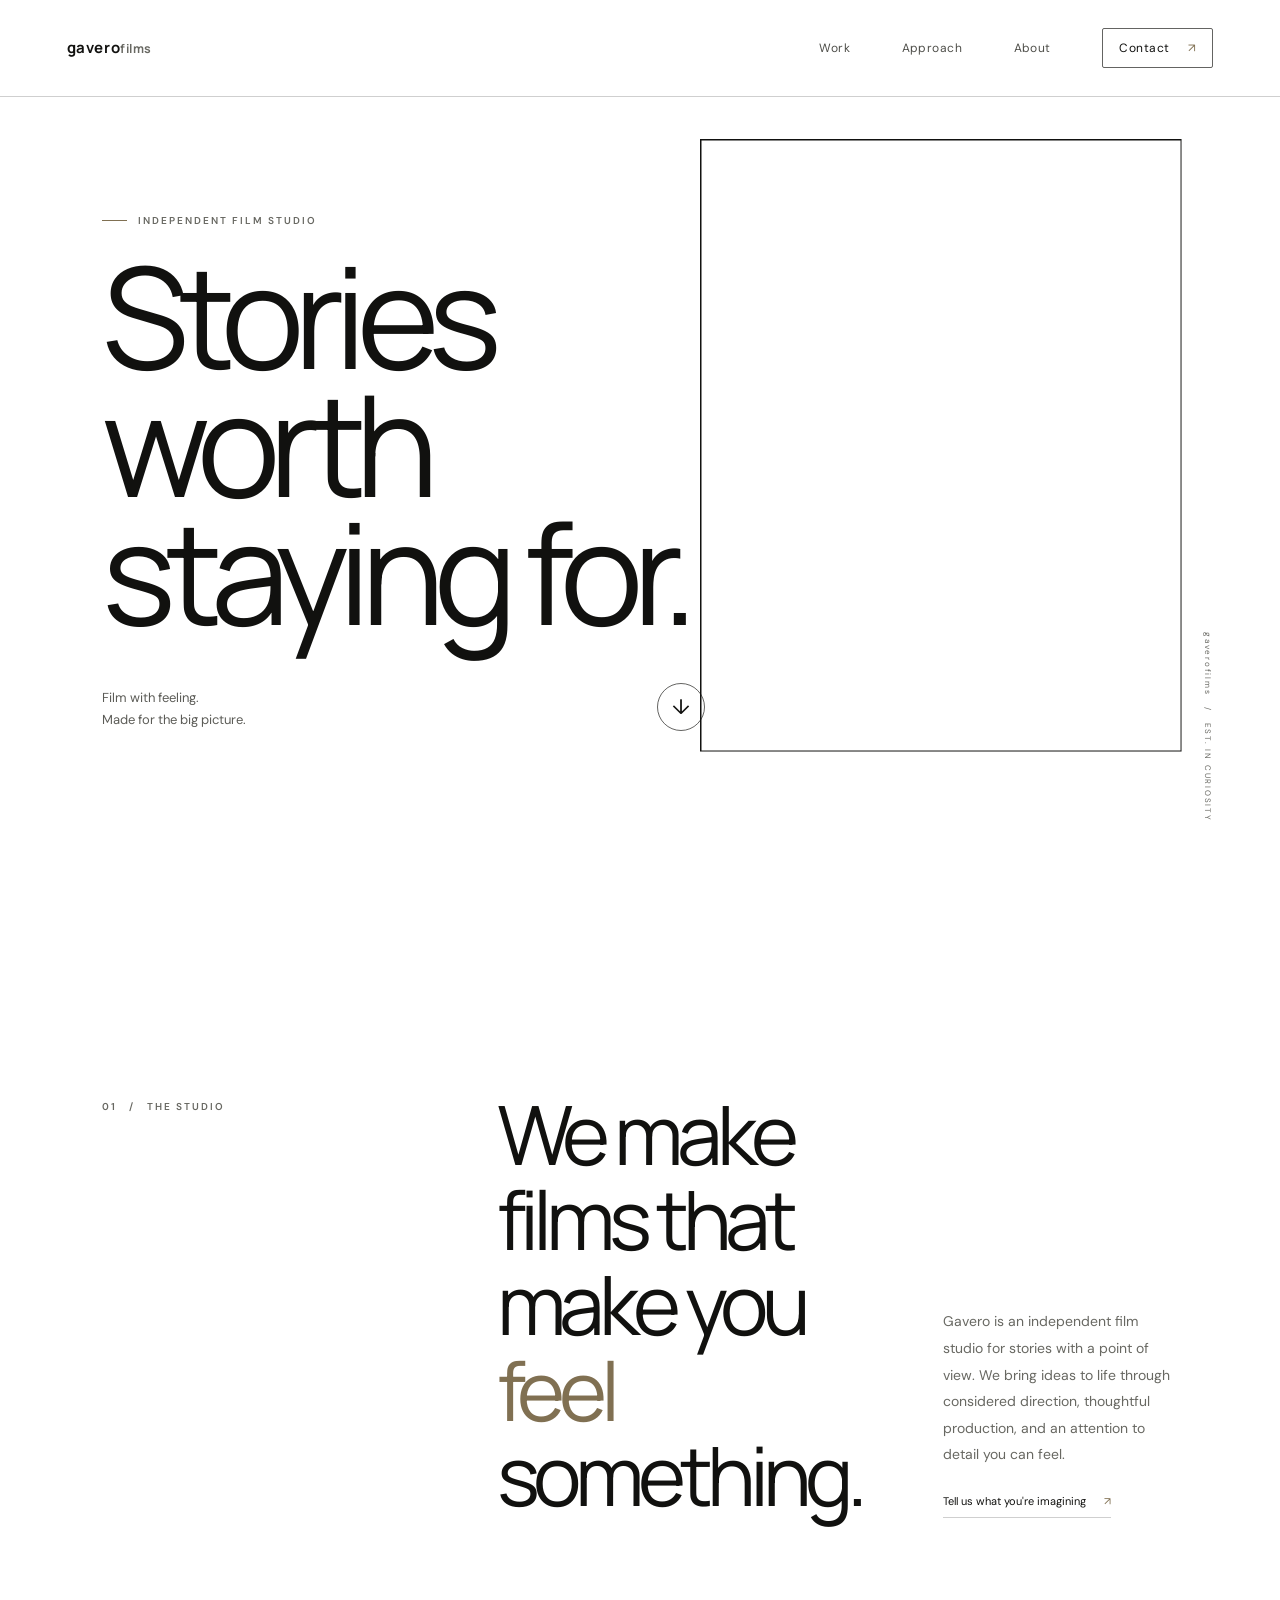
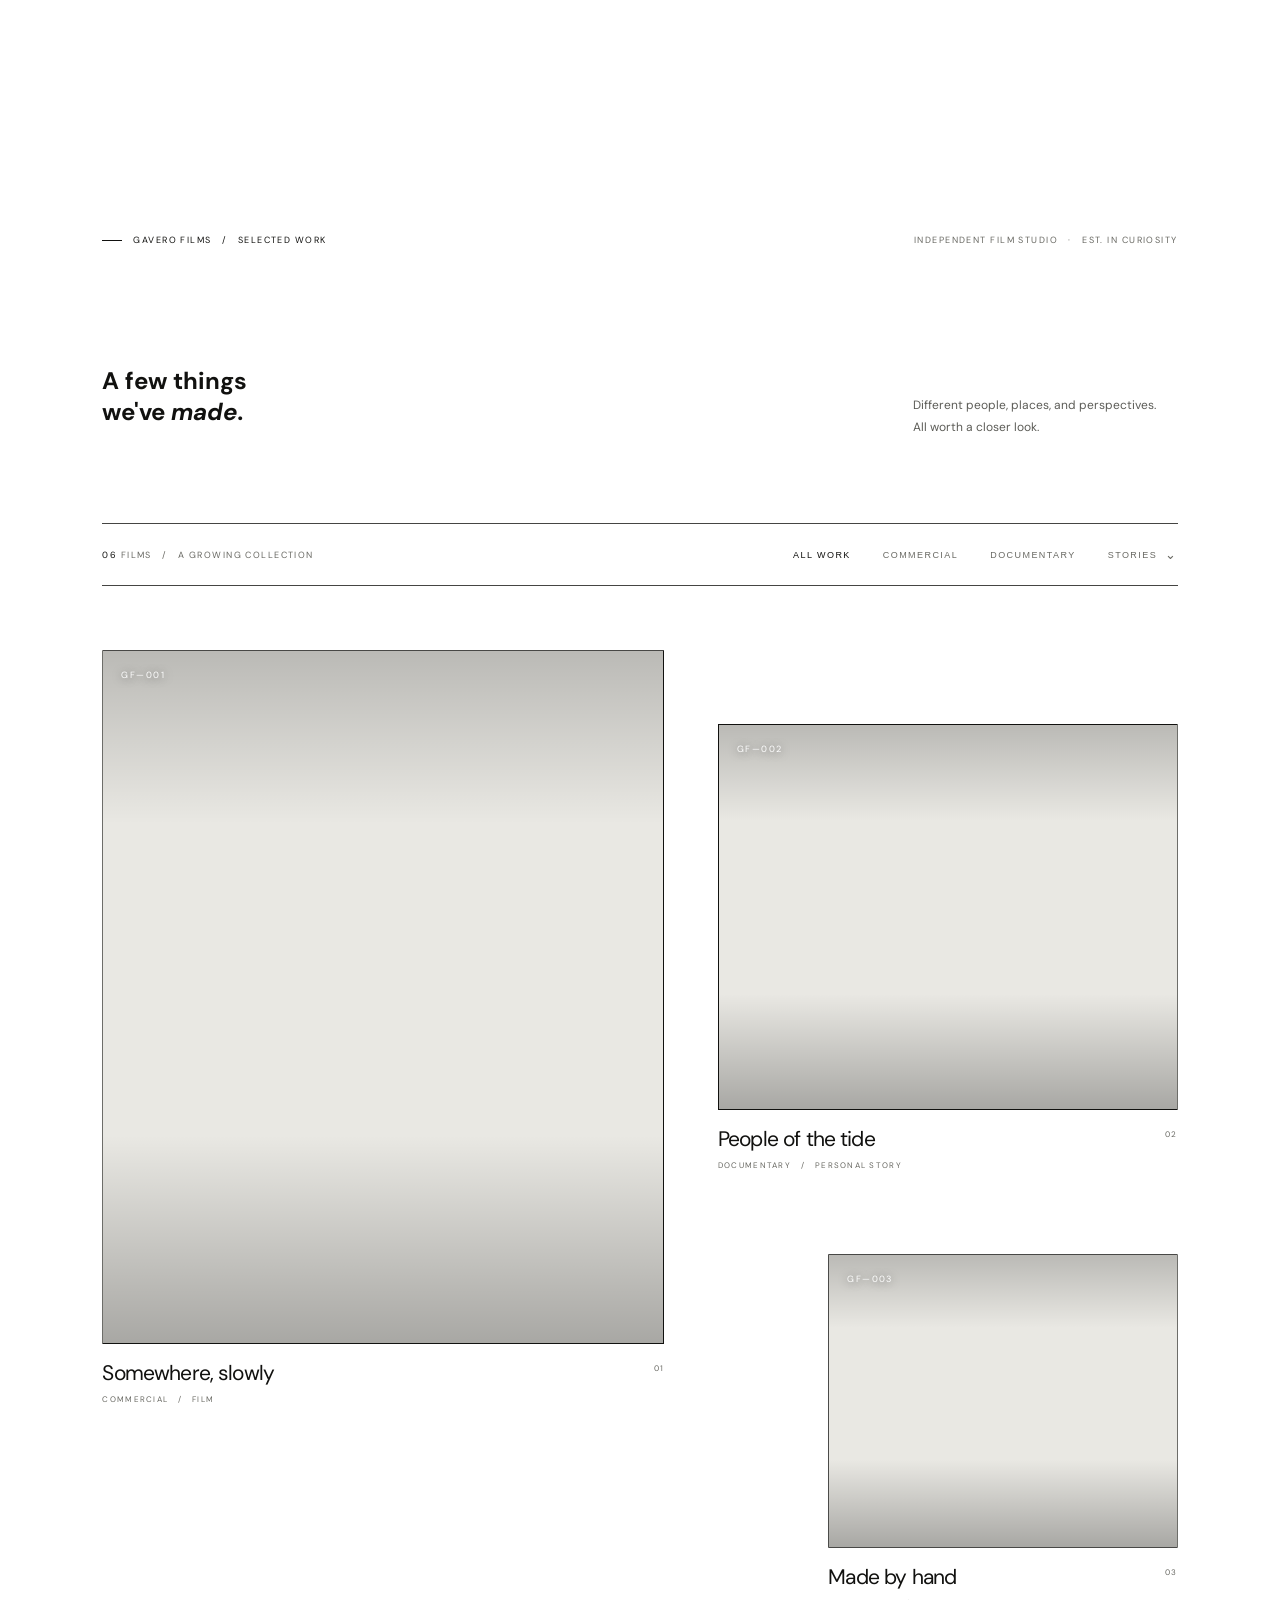
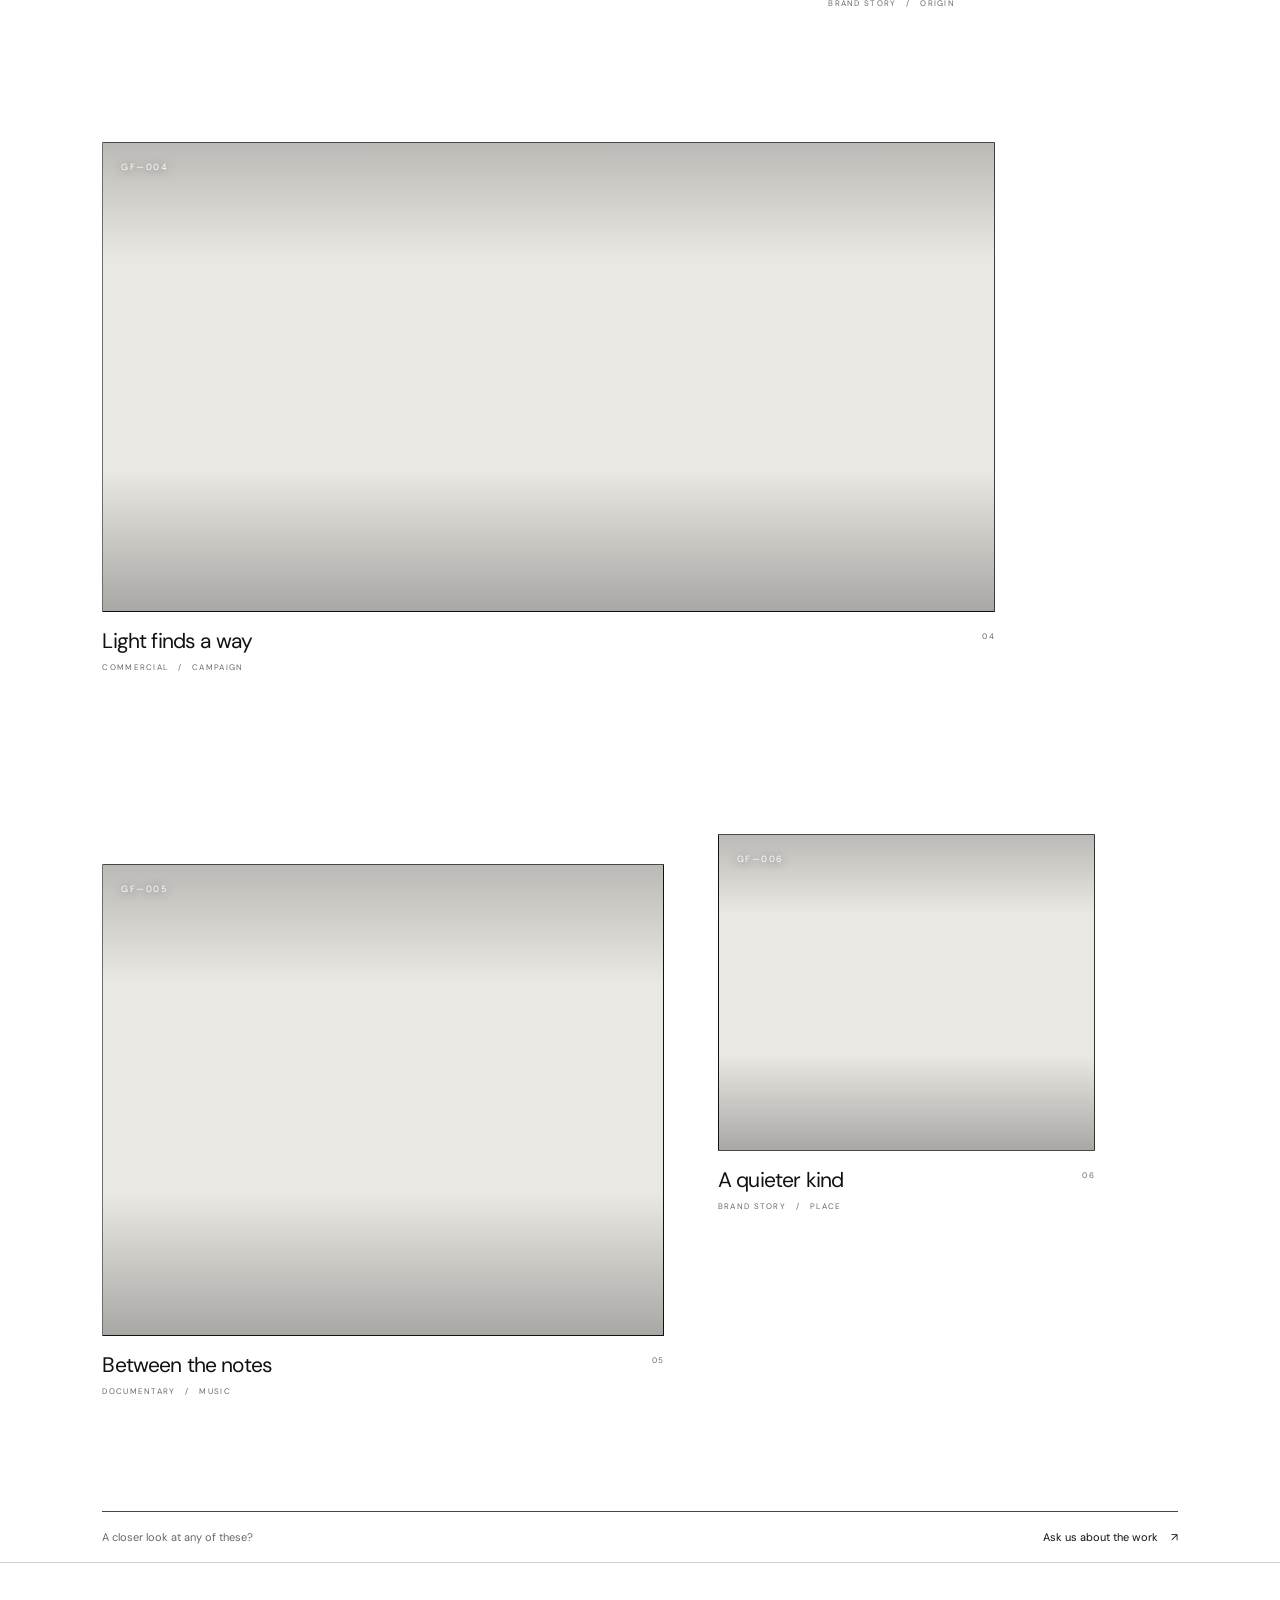
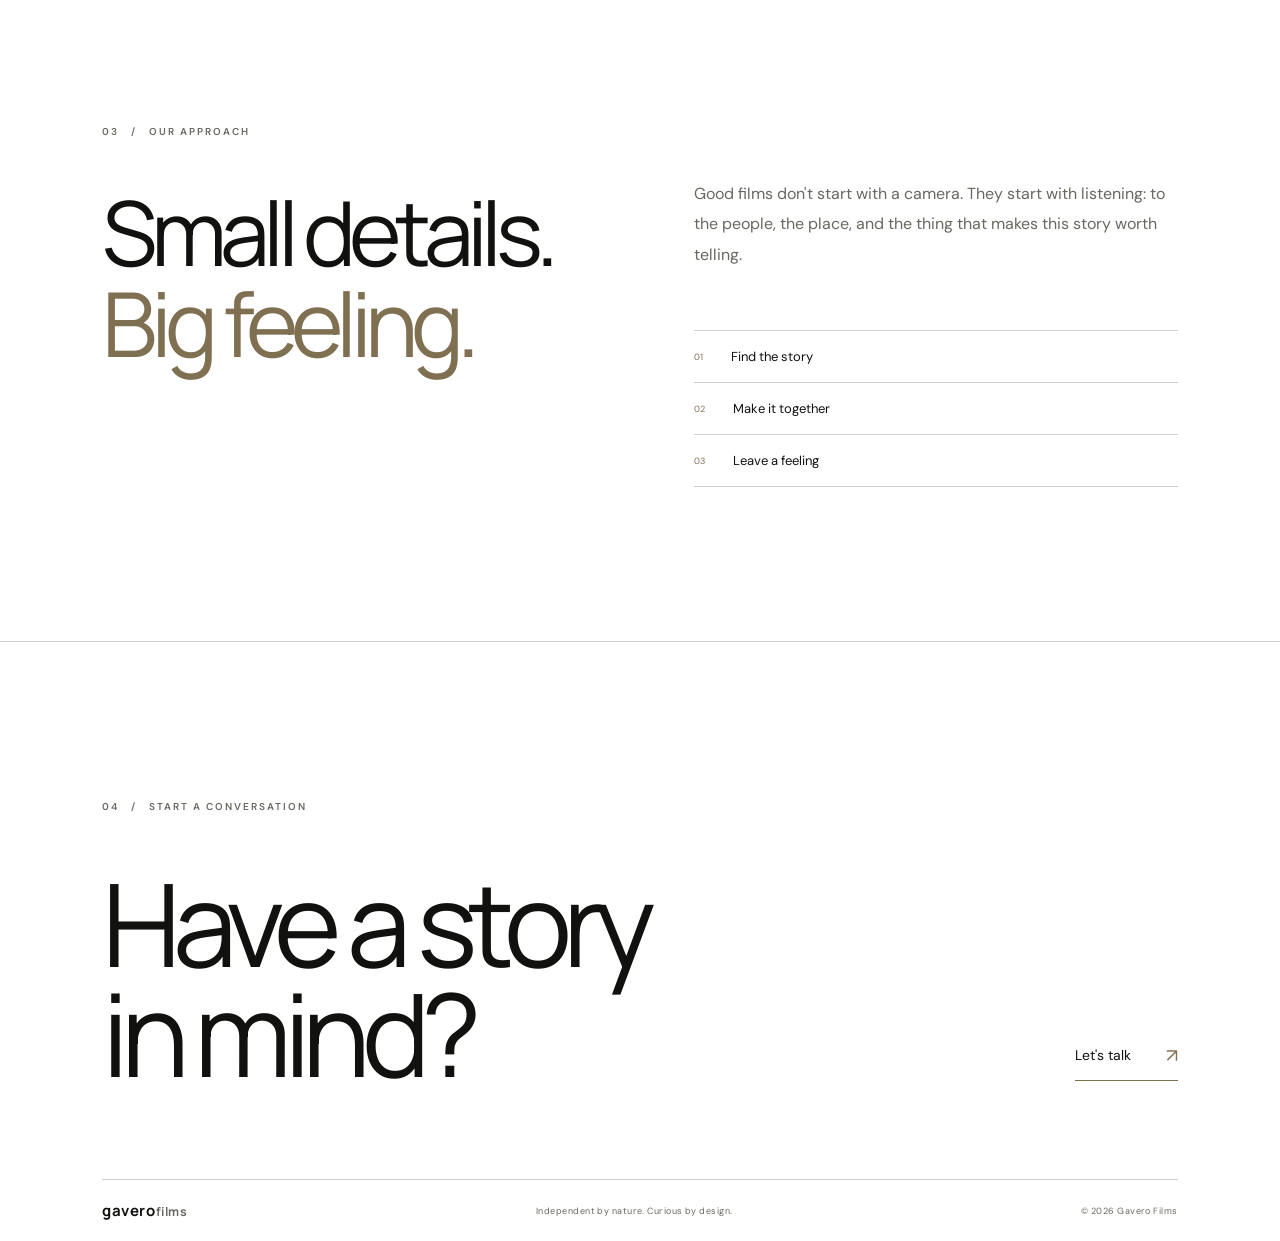
==== index.html @ 0beafe87 "Add Gavero Films website Co-authored-by: Copilot App <223556219+Copilot@users.noreply.github.com>" ====
<!DOCTYPE html>
<html lang="en">
  <head>
    <meta charset="UTF-8" />
    <meta name="viewport" content="width=device-width, initial-scale=1.0" />
    <meta
      name="description"
      content="Gavero Films is an independent film studio creating considered visual stories for brands and culture."
    />
    <meta name="theme-color" content="#ffffff" />
    <title>Gavero Films — Stories worth staying for</title>
    <link rel="preconnect" href="https://fonts.googleapis.com" />
    <link rel="preconnect" href="https://fonts.gstatic.com" crossorigin />
    <link
      href="https://fonts.googleapis.com/css2?family=DM+Sans:wght@400;500;600&family=Manrope:wght@400;500;600;700&display=swap"
      rel="stylesheet"
    />
    <link rel="stylesheet" href="styles.css" />
    <link rel="stylesheet" href="work.css" />
  </head>
  <body>
    <header class="site-header">
      <a class="wordmark" href="#top" aria-label="gaverofilms home">gavero<span>films</span></a>

      <button class="nav-toggle" aria-label="Open menu" aria-expanded="false" aria-controls="site-nav">
        <span></span>
        <span></span>
      </button>

      <nav class="site-nav" id="site-nav" aria-label="Main navigation">
        <a href="#collection">Work</a>
        <a href="#approach">Approach</a>
        <a href="#about">About</a>
        <a class="nav-contact" href="#contact">Contact <span aria-hidden="true">↗</span></a>
      </nav>
    </header>

    <main id="top">
      <section class="hero" aria-labelledby="hero-title">
        <div class="hero-image" role="img" aria-label="A solitary figure walking through a sunlit landscape"></div>
        <div class="hero-shade"></div>
        <div class="hero-content">
          <p class="kicker"><span></span> Independent film studio</p>
          <h1 id="hero-title">Stories worth<br />staying for.</h1>
          <div class="hero-bottom">
            <p>Film with feeling.<br />Made for the big picture.</p>
            <a class="round-link" href="#collection" aria-label="Explore selected work">↓</a>
          </div>
        </div>
        <span class="hero-caption">gaverofilms &nbsp; / &nbsp; EST. IN CURIOSITY</span>
      </section>

      <section class="intro section-wrap" id="about">
        <p class="section-label">01 &nbsp; / &nbsp; The studio</p>
        <div class="intro-copy">
          <h2>We make films that make you <em>feel</em> something.</h2>
          <div class="intro-aside">
            <p>
              Gavero is an independent film studio for stories with a point of view. We bring ideas to life
              through considered direction, thoughtful production, and an attention to detail you can feel.
            </p>
            <a class="text-link" href="mailto:hello@gaverofilms.com">Tell us what you're imagining <span>↗</span></a>
          </div>
        </div>
      </section>

      <div class="work-page homepage-collection" id="collection">
        <section class="work-intro" aria-labelledby="collection-title">
          <div class="work-intro-top">
            <p class="work-eyebrow"><span></span> gavero films &nbsp; / &nbsp; Selected work</p>
            <p class="work-index">INDEPENDENT FILM STUDIO &nbsp; · &nbsp; EST. IN CURIOSITY</p>
          </div>
          <div class="work-title-row">
            <h2 id="collection-title">A few things<br />we've <em>made.</em></h2>
            <p class="work-deck">Different people, places, and perspectives.<br />All worth a closer look.</p>
          </div>
          <div class="work-toolbar">
            <p class="work-count"><span id="visible-count">06</span> FILMS &nbsp; / &nbsp; A GROWING COLLECTION</p>
            <div class="work-filters" role="group" aria-label="Filter work by type">
              <button class="filter-button is-active" type="button" data-filter="all" aria-pressed="true">All work</button>
              <button class="filter-button" type="button" data-filter="commercial" aria-pressed="false">Commercial</button>
              <button class="filter-button" type="button" data-filter="documentary" aria-pressed="false">Documentary</button>
              <div class="filter-dropdown">
                <button class="filter-button filter-dropdown-toggle" type="button" data-filter="stories" aria-haspopup="true" aria-expanded="false" aria-controls="stories-menu" aria-pressed="false">
                  Stories <span class="dropdown-caret" aria-hidden="true">⌄</span>
                </button>
                <div class="filter-dropdown-menu" id="stories-menu" role="group" aria-label="Filter story projects">
                  <button class="filter-button" type="button" data-filter="brand" aria-pressed="false">Brand Stories</button>
                  <button class="filter-button" type="button" data-filter="origin" aria-pressed="false">Origin Stories</button>
                  <button class="filter-button" type="button" data-filter="person" aria-pressed="false">Personal Stories</button>
                </div>
              </div>
            </div>
          </div>
        </section>

        <section class="portfolio" aria-label="Selected film projects">
          <div class="portfolio-grid">
            <article class="portfolio-card card-tall" data-category="commercial">
              <a class="portfolio-link" href="mailto:hello@gaverofilms.com?subject=Tell%20me%20about%20your%20work">
                <div class="portfolio-image image-coast" role="img" aria-label="Mountain road winding into the distance at golden hour">
                  <span class="image-counter">GF—001</span><span class="image-open" aria-hidden="true">↗</span>
                </div>
                <div class="portfolio-meta"><div><h2>Somewhere, slowly</h2><p>COMMERCIAL &nbsp; / &nbsp; FILM</p></div><span class="meta-year">01</span></div>
              </a>
            </article>
            <article class="portfolio-card card-offset" data-category="documentary person">
              <a class="portfolio-link" href="mailto:hello@gaverofilms.com?subject=Tell%20me%20about%20your%20work">
                <div class="portfolio-image image-portrait" role="img" aria-label="A candid portrait in soft, natural light">
                  <span class="image-counter">GF—002</span><span class="image-open" aria-hidden="true">↗</span>
                </div>
                <div class="portfolio-meta"><div><h2>People of the tide</h2><p>DOCUMENTARY &nbsp; / &nbsp; PERSONAL STORY</p></div><span class="meta-year">02</span></div>
              </a>
            </article>
            <article class="portfolio-card card-offset-small" data-category="brand origin">
              <a class="portfolio-link" href="mailto:hello@gaverofilms.com?subject=Tell%20me%20about%20your%20work">
                <div class="portfolio-image image-studio" role="img" aria-label="A cinematographer at work behind a film camera">
                  <span class="image-counter">GF—003</span><span class="image-open" aria-hidden="true">↗</span>
                </div>
                <div class="portfolio-meta"><div><h2>Made by hand</h2><p>BRAND STORY &nbsp; / &nbsp; ORIGIN</p></div><span class="meta-year">03</span></div>
              </a>
            </article>
            <article class="portfolio-card card-wide" data-category="commercial">
              <a class="portfolio-link" href="mailto:hello@gaverofilms.com?subject=Tell%20me%20about%20your%20work">
                <div class="portfolio-image image-landscape" role="img" aria-label="The last light falling across an open landscape">
                  <span class="image-counter">GF—004</span><span class="image-open" aria-hidden="true">↗</span>
                </div>
                <div class="portfolio-meta"><div><h2>Light finds a way</h2><p>COMMERCIAL &nbsp; / &nbsp; CAMPAIGN</p></div><span class="meta-year">04</span></div>
              </a>
            </article>
            <article class="portfolio-card card-offset" data-category="documentary">
              <a class="portfolio-link" href="mailto:hello@gaverofilms.com?subject=Tell%20me%20about%20your%20work">
                <div class="portfolio-image image-music" role="img" aria-label="A musician performing on a dimly lit stage">
                  <span class="image-counter">GF—005</span><span class="image-open" aria-hidden="true">↗</span>
                </div>
                <div class="portfolio-meta"><div><h2>Between the notes</h2><p>DOCUMENTARY &nbsp; / &nbsp; MUSIC</p></div><span class="meta-year">05</span></div>
              </a>
            </article>
            <article class="portfolio-card card-last" data-category="brand">
              <a class="portfolio-link" href="mailto:hello@gaverofilms.com?subject=Tell%20me%20about%20your%20work">
                <div class="portfolio-image image-water" role="img" aria-label="Quiet turquoise water on an empty coastline">
                  <span class="image-counter">GF—006</span><span class="image-open" aria-hidden="true">↗</span>
                </div>
                <div class="portfolio-meta"><div><h2>A quieter kind</h2><p>BRAND STORY &nbsp; / &nbsp; PLACE</p></div><span class="meta-year">06</span></div>
              </a>
            </article>
          </div>
          <p class="portfolio-note">A closer look at any of these? <a href="mailto:hello@gaverofilms.com">Ask us about the work <span aria-hidden="true">↗</span></a></p>
        </section>
      </div>

      <section class="approach" id="approach">
        <div class="section-wrap approach-grid">
          <div>
            <p class="section-label">03 &nbsp; / &nbsp; Our approach</p>
            <h2>Small details.<br /><em>Big feeling.</em></h2>
          </div>
          <div class="approach-copy">
            <p>
              Good films don't start with a camera. They start with listening: to the people, the place,
              and the thing that makes this story worth telling.
            </p>
            <div class="approach-steps">
              <div><span>01</span><p>Find the story</p></div>
              <div><span>02</span><p>Make it together</p></div>
              <div><span>03</span><p>Leave a feeling</p></div>
            </div>
          </div>
        </div>
      </section>

      <footer class="footer section-wrap" id="contact">
        <p class="section-label">04 &nbsp; / &nbsp; Start a conversation</p>
        <div class="footer-main">
          <h2>Have a story<br />in mind?</h2>
          <a class="contact-link" href="mailto:hello@gaverofilms.com">Let's talk <span>↗</span></a>
        </div>
        <div class="footer-bottom">
          <a class="wordmark" href="#top">gavero<span>films</span></a>
          <p>Independent by nature. Curious by design.</p>
          <span>© <span id="year"></span> Gavero Films</span>
        </div>
      </footer>
    </main>

    <script src="script.js"></script>
    <script src="work.js"></script>
  </body>
</html>
---- styles.css ----
:root {
  color-scheme: light;
  --ink: #fff;
  --paper: #11110f;
  --muted: #686862;
  --line: rgba(17, 17, 15, 0.2);
  --accent: #807052;
}

* {
  box-sizing: border-box;
}

html {
  scroll-behavior: smooth;
  scroll-padding-top: 90px;
}

body {
  margin: 0;
  background: #fff;
  color: var(--paper);
  font-family: "DM Sans", sans-serif;
  -webkit-font-smoothing: antialiased;
}

a {
  color: inherit;
  text-decoration: none;
}

.site-header {
  position: absolute;
  z-index: 5;
  inset: 0 0 auto;
  display: flex;
  align-items: center;
  justify-content: space-between;
  padding: 28px 5.2%;
  border-bottom: 1px solid rgba(17, 17, 15, 0.2);
  color: #11110f;
}

.wordmark {
  display: inline-flex;
  align-items: baseline;
  gap: 0;
  font: 700 15px/1 "Manrope", sans-serif;
  letter-spacing: 0.04em;
  text-transform: none;
  font-variant-caps: normal;
}

.wordmark span {
  color: #686862;
  font-size: 0.82em;
  letter-spacing: 0.04em;
  text-transform: none;
  font-variant-caps: normal;
}

.site-nav {
  display: flex;
  align-items: center;
  gap: clamp(24px, 4vw, 62px);
  font-size: 12px;
  letter-spacing: 0.04em;
}

.site-nav a:not(.nav-contact) {
  color: #4e4e49;
  transition: color 180ms ease;
}

.site-nav a:not(.nav-contact):hover {
  color: #11110f;
}

.nav-contact {
  padding: 11px 16px;
  border: 1px solid rgba(17, 17, 15, 0.65);
  border-radius: 2px;
}

.nav-contact span {
  margin-left: 15px;
  color: var(--accent);
}

.nav-toggle {
  display: none;
}

.hero {
  position: relative;
  display: flex;
  min-height: max(690px, 100svh);
  align-items: center;
  overflow: hidden;
  padding: 140px 8% 95px;
  background: #fff;
  color: #11110f;
}

.hero-image,
.hero-shade {
  position: absolute;
  inset: 0;
}

.hero-image {
  inset: 16% 8% 17% 55%;
  border: 1px solid #11110f;
  background: url("https://images.unsplash.com/photo-1470252649378-9c29740c9fa8?auto=format&fit=crop&w=2200&q=85") center 48% / cover;
  transform: scale(1.005) translate3d(0, var(--hero-drift, 0px), 0);
  animation: reveal 1.2s ease-out both;
}

.hero-shade {
  display: none;
}

.hero-content {
  position: relative;
  z-index: 1;
  width: min(56%, 720px);
  margin: 0;
}

.kicker,
.section-label {
  color: var(--accent);
  font-size: 10px;
  font-weight: 600;
  letter-spacing: 0.2em;
  text-transform: uppercase;
}

.hero .kicker {
  color: #686862;
}

.kicker {
  display: flex;
  align-items: center;
  gap: 11px;
  margin: 0 0 24px;
}

.kicker span {
  width: 25px;
  height: 1px;
  background: var(--accent);
}

.hero h1,
.intro h2,
.approach h2,
.footer h2 {
  margin: 0;
  font-family: "Manrope", sans-serif;
  font-weight: 400;
  letter-spacing: -0.075em;
}

.hero h1 {
  max-width: 900px;
  font-size: clamp(68px, 11vw, 154px);
  line-height: 0.91;
}

.hero-bottom {
  display: flex;
  align-items: flex-end;
  justify-content: space-between;
  max-width: 900px;
  margin-top: 48px;
}

.hero-bottom p {
  margin: 0;
  color: #5c5c57;
  font-size: 13px;
  line-height: 1.7;
}

.round-link {
  display: grid;
  width: 48px;
  height: 48px;
  place-items: center;
  border: 1px solid rgba(17, 17, 15, 0.65);
  border-radius: 50%;
  font-size: 21px;
  transition: color 180ms ease, background 180ms ease;
}

.round-link:hover {
  color: #fff;
  background: #11110f;
}

.hero-caption {
  position: absolute;
  right: 5.2%;
  bottom: 78px;
  color: #686862;
  font-size: 8px;
  letter-spacing: 0.22em;
  writing-mode: vertical-rl;
}

.section-wrap {
  width: min(1320px, 84%);
  margin-inline: auto;
}

.intro {
  display: grid;
  grid-template-columns: 1fr 2fr;
  gap: 5%;
  padding-block: clamp(100px, 15vw, 210px);
}

.section-label {
  margin: 8px 0 0;
  color: var(--muted);
}

.intro-copy {
  display: grid;
  grid-template-columns: 1.25fr 0.75fr;
  align-items: end;
  gap: 8%;
}

.intro h2 {
  max-width: 700px;
  font-size: clamp(42px, 6.4vw, 84px);
  line-height: 1.04;
}

.intro h2 em,
.approach h2 em {
  color: var(--accent);
  font-style: normal;
}

.intro-aside p,
.approach-copy > p {
  margin: 0;
  color: var(--muted);
  font-size: 14px;
  line-height: 1.9;
}

.text-link {
  display: inline-flex;
  align-items: center;
  gap: 18px;
  margin-top: 26px;
  padding-bottom: 9px;
  border-bottom: 1px solid var(--line);
  font-size: 11px;
}

.text-link span {
  color: var(--accent);
}

.work {
  padding-bottom: clamp(100px, 14vw, 180px);
}

.section-top {
  display: flex;
  align-items: center;
  justify-content: space-between;
  margin-bottom: 30px;
  padding-bottom: 17px;
  border-bottom: 1px solid var(--line);
}

.section-top .section-label {
  margin: 0;
}

.section-note,
.work-footnote {
  color: var(--muted);
  font-size: 11px;
}

.work-grid {
  display: grid;
  grid-template-columns: 1.25fr 0.75fr;
  column-gap: 24px;
  row-gap: 60px;
  align-items: start;
}

.work-card {
  min-width: 0;
}

.work-card-wide {
  grid-row: span 2;
}

.work-image {
  position: relative;
  min-height: 310px;
  overflow: hidden;
  background-color: #252620;
}

.work-card-wide .work-image {
  min-height: 650px;
}

.work-image::after {
  position: absolute;
  inset: 0;
  content: "";
  background: linear-gradient(180deg, transparent 62%, rgba(0, 0, 0, 0.2));
  transition: background 300ms ease;
}

.work-card:hover .work-image::after {
  background: rgba(0, 0, 0, 0.1);
}

.image-commercial {
  background-image: url("https://images.unsplash.com/photo-1500530855697-b586d89ba3ee?auto=format&fit=crop&w=1500&q=80");
  background-position: center;
  background-size: cover;
}

.image-documentary {
  background-image: url("https://images.unsplash.com/photo-1506794778202-cad84cf45f1d?auto=format&fit=crop&w=1100&q=80");
  background-position: center 38%;
  background-size: cover;
}

.image-branded {
  background-image: url("https://images.unsplash.com/photo-1485846234645-a62644f84728?auto=format&fit=crop&w=1100&q=80");
  background-position: center;
  background-size: cover;
}

.work-caption {
  display: flex;
  align-items: flex-start;
  justify-content: space-between;
  gap: 18px;
  padding-top: 17px;
}

.work-caption div {
  display: flex;
  align-items: baseline;
  gap: 14px;
}

.work-caption span {
  color: var(--accent);
  font-size: 9px;
}

.work-caption h3 {
  margin: 0;
  font-size: 17px;
  font-weight: 500;
}

.work-caption p {
  margin: 3px 0 0;
  color: var(--muted);
  font-size: 10px;
  text-align: right;
}

.work-footnote {
  margin: 34px 0 0;
  text-align: right;
}

.page-continuation {
  display: flex;
  min-height: 135px;
  align-items: center;
  justify-content: space-between;
  gap: 24px;
  margin-top: clamp(55px, 8vw, 100px);
  padding: 22px 0;
  border-top: 1px solid var(--line);
  border-bottom: 1px solid var(--line);
  transition: padding 220ms ease;
}

.page-continuation:hover,
.page-continuation:focus-visible {
  padding-inline: 12px;
}

.continuation-label {
  color: var(--muted);
  font-size: 9px;
  letter-spacing: 0.16em;
}

.continuation-title {
  display: inline-flex;
  align-items: center;
  gap: clamp(16px, 3vw, 36px);
  font-family: "Manrope", sans-serif;
  font-size: clamp(24px, 4.2vw, 52px);
  letter-spacing: -0.06em;
}

.continuation-title > span {
  display: grid;
  width: 40px;
  height: 40px;
  place-items: center;
  border: 1px solid rgba(17, 17, 15, 0.55);
  border-radius: 50%;
  font-family: "DM Sans", sans-serif;
  font-size: 17px;
  transition: color 180ms ease, background 180ms ease, transform 180ms ease;
}

.page-continuation:hover .continuation-title > span,
.page-continuation:focus-visible .continuation-title > span {
  transform: translateY(3px);
  background: #11110f;
  color: #fff;
}

.approach {
  padding-block: clamp(90px, 12vw, 155px);
  background: #fff;
  border-top: 1px solid var(--line);
  border-bottom: 1px solid var(--line);
}

.approach-grid {
  display: grid;
  grid-template-columns: 1fr 1fr;
  gap: 10%;
}

.approach h2 {
  margin-top: 48px;
  font-size: clamp(50px, 7vw, 92px);
  line-height: 1.02;
}

.approach-copy {
  padding-top: 62px;
}

.approach-copy > p {
  max-width: 490px;
  font-size: 16px;
}

.approach-steps {
  margin-top: 60px;
  border-top: 1px solid var(--line);
}

.approach-steps div {
  display: flex;
  align-items: center;
  gap: 28px;
  padding: 17px 0;
  border-bottom: 1px solid var(--line);
}

.approach-steps span {
  color: var(--accent);
  font-size: 9px;
}

.approach-steps p {
  margin: 0;
  font-size: 13px;
}

.footer {
  padding-top: clamp(85px, 12vw, 150px);
}

.footer-main {
  display: flex;
  align-items: flex-end;
  justify-content: space-between;
  gap: 40px;
  padding: 55px 0 90px;
  border-bottom: 1px solid var(--line);
}

.footer h2 {
  font-size: clamp(58px, 9vw, 122px);
  line-height: 0.96;
}

.contact-link {
  display: inline-flex;
  align-items: center;
  gap: 35px;
  margin-bottom: 8px;
  padding-bottom: 12px;
  border-bottom: 1px solid var(--accent);
  color: var(--paper);
  font-size: 14px;
}

.contact-link span {
  color: var(--accent);
  font-size: 19px;
}

.footer-bottom {
  display: flex;
  align-items: center;
  justify-content: space-between;
  gap: 20px;
  padding: 23px 0;
  color: var(--muted);
  font-size: 9px;
  letter-spacing: 0.05em;
}

.footer-bottom .wordmark {
  color: #11110f;
}

.footer-bottom p {
  margin: 0;
}

@keyframes reveal {
  from {
    opacity: 0.6;
    transform: scale(1.06);
  }
  to {
    opacity: 1;
    transform: scale(1.015);
  }
}

.has-scroll-effects [data-scroll-reveal] {
  opacity: 0;
  transform: translate3d(0, 24px, 0);
  transition:
    opacity 700ms cubic-bezier(0.2, 0.65, 0.3, 1),
    transform 700ms cubic-bezier(0.2, 0.65, 0.3, 1);
  transition-delay: var(--reveal-delay, 0ms);
}

.has-scroll-effects [data-scroll-reveal].is-visible {
  opacity: 1;
  transform: translate3d(0, 0, 0);
}

.has-scroll-effects .work-image {
  clip-path: inset(0 0 100% 0);
  transition: clip-path 900ms cubic-bezier(0.2, 0.65, 0.3, 1);
}

.has-scroll-effects .work-card.is-visible .work-image {
  clip-path: inset(0);
}

@media (max-width: 760px) {
  .site-header {
    padding: 22px 6%;
  }

  .nav-toggle {
    z-index: 7;
    display: grid;
    gap: 5px;
    width: 42px;
    height: 42px;
    place-content: center;
    border: 1px solid rgba(17, 17, 15, 0.65);
    border-radius: 50%;
    background: transparent;
  }

  .nav-toggle span {
    display: block;
    width: 15px;
    height: 1px;
    background: #11110f;
  }

  .site-nav {
    position: absolute;
    inset: 0;
    display: none;
    flex-direction: column;
    align-items: flex-start;
    justify-content: center;
    gap: 27px;
    padding: 80px 9%;
    background: #fff;
    font-size: 22px;
  }

  .site-nav a:not(.nav-contact) {
    color: #4e4e49;
  }

  .site-nav .nav-contact {
    color: #11110f;
    border-color: rgba(17, 17, 15, 0.65);
  }

  .site-nav .nav-contact span {
    color: #686862;
  }
  .site-nav.is-open {
    display: flex;
  }

  .nav-contact {
    margin-top: 10px;
    font-size: 14px;
  }

  .hero {
    min-height: 780px;
    min-height: 100svh;
    align-items: flex-end;
    padding: 130px 7% 70px;
  }

  .hero-image {
    inset: 20% 0 16% 25%;
    opacity: 0.55;
  }

  .hero-content {
    width: 100%;
    margin: 0;
  }

  .hero h1,
  .hero-bottom {
    position: relative;
    z-index: 1;
  }

  .hero h1 {
    max-width: 90%;
    text-shadow: 0 1px 16px rgba(255, 255, 255, 0.65);
  }

  .hero h1 {
    font-size: clamp(58px, 15vw, 110px);
  }

  .hero-caption {
    display: none;
  }

  .section-wrap {
    width: 86%;
  }

  .intro {
    grid-template-columns: 1fr;
    gap: 42px;
    padding-block: 95px;
  }

  .intro-copy {
    grid-template-columns: 1fr;
    gap: 28px;
  }

  .intro-aside {
    max-width: 410px;
    margin-left: auto;
  }

  .section-top {
    align-items: flex-start;
    gap: 20px;
  }

  .section-note {
    max-width: 160px;
    margin: 0;
    text-align: right;
  }

  .page-continuation {
    align-items: flex-start;
    flex-direction: column;
    justify-content: center;
    gap: 14px;
    min-height: 118px;
  }

  .work-grid {
    grid-template-columns: 1fr;
    row-gap: 38px;
  }

  .work-card-wide {
    grid-row: auto;
  }

  .work-card-wide .work-image {
    min-height: 440px;
  }

  .work-image {
    min-height: 350px;
  }

  .approach-grid {
    grid-template-columns: 1fr;
    gap: 20px;
  }

  .approach h2 {
    margin-top: 34px;
  }

  .approach-copy {
    padding-top: 20px;
  }

  .footer-main {
    align-items: flex-start;
    flex-direction: column;
    padding: 44px 0 60px;
  }

  .footer-bottom {
    align-items: flex-start;
    flex-direction: column;
    gap: 14px;
  }
}

@media (prefers-reduced-motion: reduce) {
  *,
  *::before,
  *::after {
    scroll-behavior: auto !important;
    animation-duration: 0.01ms !important;
    animation-iteration-count: 1 !important;
    transition-duration: 0.01ms !important;
  }
}
---- work.css ----
.work-page {
  --outline: rgba(255, 255, 255, 0.86);
  background: #11110f;
}

.work-page .site-header {
  position: relative;
  padding-inline: 8%;
  border-color: rgba(255, 255, 255, 0.28);
}

.work-page .section-wrap {
  width: 84%;
}

.work-intro {
  position: relative;
  z-index: 2;
  width: 84%;
  margin: 0 auto;
  padding-top: clamp(60px, 9vw, 118px);
}

.work-intro-top,
.work-title-row,
.work-toolbar,
.portfolio-meta,
.work-footer-bottom {
  display: flex;
  align-items: center;
  justify-content: space-between;
}

.work-eyebrow,
.work-index,
.work-count,
.filter-button,
.image-counter,
.meta-year,
.portfolio-meta p,
.work-footer-bottom {
  font-size: 9px;
  letter-spacing: 0.16em;
  text-transform: uppercase;
}

.work-eyebrow {
  display: flex;
  align-items: center;
  gap: 11px;
  margin: 0;
  color: #f3f1ed;
}

.work-eyebrow > span {
  width: 20px;
  height: 1px;
  background: #fff;
}

.work-index,
.work-count {
  color: rgba(255, 255, 255, 0.55);
}

.work-title-row {
  align-items: flex-end;
  gap: 32px;
  padding-block: clamp(48px, 7vw, 92px) clamp(47px, 6vw, 78px);
}

.work-title-row h1,
.work-footer-callout h2 {
  margin: 0;
  font-family: "Manrope", sans-serif;
  font-size: clamp(76px, 12vw, 160px);
  font-weight: 400;
  letter-spacing: -0.095em;
  line-height: 0.78;
}

.work-title-row h1 em,
.work-footer-callout h2 em {
  color: transparent;
  font-style: normal;
  -webkit-text-stroke: 1px rgba(255, 255, 255, 0.85);
}

.work-deck {
  margin: 0 2% 8px 0;
  color: rgba(255, 255, 255, 0.68);
  font-size: 12px;
  line-height: 1.8;
}

.work-toolbar {
  position: relative;
  z-index: 3;
  min-height: 63px;
  gap: 28px;
  border-top: 1px solid var(--outline);
  border-bottom: 1px solid var(--outline);
}

.work-count {
  flex: none;
  margin: 0;
}

.work-count span {
  color: #fff;
}

.work-filters {
  display: flex;
  align-items: center;
  gap: clamp(12px, 2.5vw, 34px);
}

.filter-dropdown {
  position: relative;
  z-index: 4;
}

.filter-dropdown-toggle {
  display: inline-flex;
  align-items: center;
  gap: 8px;
}

.dropdown-caret {
  display: inline-block;
  font-size: 13px;
  transition: transform 180ms ease;
}

.filter-dropdown-menu {
  position: absolute;
  z-index: 10;
  top: calc(100% + 1px);
  bottom: auto;
  left: -16px;
  display: grid;
  min-width: 150px;
  gap: 3px;
  padding: 9px 16px;
  border: 1px solid var(--outline);
  background: #fff;
  box-shadow: 0 10px 24px rgba(17, 17, 15, 0.12);
  opacity: 0;
  pointer-events: none;
  transform: translateY(6px);
  transition: opacity 160ms ease, transform 160ms ease;
}

.filter-dropdown:hover .filter-dropdown-menu,
.filter-dropdown:focus-within .filter-dropdown-menu,
.filter-dropdown-toggle[aria-expanded="true"] + .filter-dropdown-menu {
  opacity: 1;
  pointer-events: auto;
  transform: translateY(0);
}

.filter-dropdown:hover .dropdown-caret,
.filter-dropdown:focus-within .dropdown-caret,
.filter-dropdown-toggle[aria-expanded="true"] .dropdown-caret {
  transform: rotate(180deg);
}

.filter-dropdown-menu .filter-button {
  width: 100%;
  text-align: left;
  white-space: nowrap;
}

.filter-button {
  padding: 8px 0;
  border: 0;
  background: none;
  color: rgba(255, 255, 255, 0.54);
  cursor: pointer;
  transition: color 180ms ease;
}

.filter-button:hover,
.filter-button.is-active {
  color: #fff;
}

.portfolio {
  position: relative;
  z-index: 1;
  width: 84%;
  margin: 0 auto;
  padding-top: clamp(30px, 5vw, 64px);
}

.portfolio-grid {
  display: grid;
  grid-template-columns: 1.1fr 0.9fr;
  align-items: start;
  column-gap: 5%;
  row-gap: clamp(50px, 8vw, 112px);
}

.portfolio-card {
  min-width: 0;
}

.portfolio-card[hidden] {
  display: none;
}

.card-tall {
  grid-row: span 2;
}

.card-offset {
  margin-top: 16%;
}

.card-offset-small {
  width: 76%;
  margin-top: -4%;
  justify-self: end;
}

.card-wide {
  grid-column: 1 / -1;
  width: 83%;
  margin-top: 3%;
}

.card-last {
  width: 82%;
  margin-top: 13%;
}

.portfolio-link {
  display: block;
}

.portfolio-image {
  position: relative;
  aspect-ratio: 1.19;
  overflow: hidden;
  border: 1px solid var(--outline);
  background-color: #272824;
  background-position: center;
  background-size: cover;
  box-shadow: inset 0 0 0 0 #fff;
  transition: box-shadow 220ms ease;
}

.has-scroll-effects .portfolio-image {
  clip-path: inset(0 0 100% 0);
  transition: clip-path 900ms cubic-bezier(0.2, 0.65, 0.3, 1), box-shadow 220ms ease;
}

.has-scroll-effects .portfolio-card.is-visible .portfolio-image {
  clip-path: inset(0);
}

.card-tall .portfolio-image {
  aspect-ratio: 0.81;
}

.card-wide .portfolio-image {
  aspect-ratio: 1.9;
}

.image-coast {
  background-image: url("https://images.unsplash.com/photo-1472396961693-142e6e269027?auto=format&fit=crop&w=1500&q=85");
}

.image-portrait {
  background-image: url("https://images.unsplash.com/photo-1506794778202-cad84cf45f1d?auto=format&fit=crop&w=1000&q=85");
  background-position: center 35%;
}

.image-studio {
  background-image: url("https://images.unsplash.com/photo-1485846234645-a62644f84728?auto=format&fit=crop&w=1100&q=85");
}

.image-landscape {
  background-image: url("https://images.unsplash.com/photo-1500530855697-b586d89ba3ee?auto=format&fit=crop&w=1800&q=85");
  background-position: center 58%;
}

.image-music {
  background-image: url("https://images.unsplash.com/photo-1516280440614-37939bbacd81?auto=format&fit=crop&w=1100&q=85");
}

.image-water {
  background-image: url("https://images.unsplash.com/photo-1500375592092-40eb2168fd21?auto=format&fit=crop&w=1100&q=85");
}

.portfolio-image::before {
  position: absolute;
  z-index: 0;
  inset: 0;
  content: "";
  pointer-events: none;
  background-image: inherit;
  background-position: inherit;
  background-size: inherit;
  background-color: transparent;
  background-blend-mode: normal;
  filter: grayscale(1);
  transform: scale(1.015);
  transition: background-color 450ms ease, filter 450ms ease, transform 750ms cubic-bezier(0.2, 0.65, 0.3, 1);
}

.portfolio-image::after {
  position: absolute;
  z-index: 1;
  inset: 0;
  background: linear-gradient(180deg, rgba(0, 0, 0, 0.2), transparent 25%, transparent 70%, rgba(0, 0, 0, 0.28));
  content: "";
  pointer-events: none;
  transition: opacity 300ms ease;
}

.portfolio-link:hover .portfolio-image::before,
.portfolio-link:focus .portfolio-image::before,
.portfolio-link:focus-visible .portfolio-image::before {
  filter: none;
  transform: scale(1.055);
}

.portfolio-link:hover .portfolio-image,
.portfolio-link:focus .portfolio-image,
.portfolio-link:focus-visible .portfolio-image {
  box-shadow: inset 0 0 0 9px #fff;
}

.portfolio-link:hover .portfolio-image::after,
.portfolio-link:focus .portfolio-image::after,
.portfolio-link:focus-visible .portfolio-image::after {
  opacity: 0.55;
}

.image-counter,
.image-open {
  position: absolute;
  z-index: 2;
  color: #fff;
}

.image-counter {
  top: 18px;
  left: 18px;
  text-shadow: 0 1px 8px rgba(0, 0, 0, 0.5);
}

.image-open {
  right: 17px;
  bottom: 17px;
  display: grid;
  width: 37px;
  height: 37px;
  place-items: center;
  border: 1px solid #fff;
  border-radius: 50%;
  font-size: 15px;
  opacity: 0;
  transform: translateY(5px);
  transition: opacity 180ms ease, transform 180ms ease, color 180ms ease, background 180ms ease;
}

.portfolio-link:hover .image-open,
.portfolio-link:focus-visible .image-open {
  opacity: 1;
  transform: translateY(0);
}

.image-open:hover {
  background: #fff;
  color: #11110f;
}

.portfolio-meta {
  align-items: flex-start;
  gap: 14px;
  padding-top: 15px;
}

.portfolio-meta h2 {
  margin: 0;
  font-size: clamp(16px, 1.8vw, 21px);
  font-weight: 400;
  letter-spacing: -0.04em;
}

.portfolio-meta p {
  margin: 7px 0 0;
  color: rgba(255, 255, 255, 0.55);
  font-size: 8px;
}

.meta-year {
  padding-top: 4px;
  color: rgba(255, 255, 255, 0.58);
  font-size: 8px;
}

.portfolio-note {
  display: flex;
  justify-content: space-between;
  gap: 20px;
  margin: clamp(55px, 9vw, 115px) 0 0;
  padding-block: 18px;
  border-top: 1px solid var(--outline);
  color: rgba(255, 255, 255, 0.6);
  font-size: 11px;
}

.portfolio-note a {
  color: #fff;
}

.portfolio-note a span {
  margin-left: 10px;
}

.work-continuation {
  width: 84%;
  margin: clamp(60px, 9vw, 110px) auto 0;
}

.work-footer {
  margin-top: clamp(90px, 13vw, 170px);
  padding: clamp(60px, 9vw, 110px) 8% 0;
  background: #e9e5db;
  color: #11110f;
}

.work-footer .work-eyebrow {
  color: #55544f;
}

.work-footer .work-eyebrow > span {
  background: #11110f;
}

.work-footer-callout h2 {
  margin-top: 55px;
  font-size: clamp(63px, 10vw, 130px);
}

.work-footer-callout h2 em {
  -webkit-text-stroke-color: #11110f;
}

.work-contact {
  display: inline-flex;
  align-items: center;
  gap: 30px;
  margin-top: 35px;
  padding-bottom: 10px;
  border-bottom: 1px solid #11110f;
  font-size: 12px;
}

.work-footer-bottom {
  min-height: 76px;
  gap: 24px;
  margin-top: clamp(65px, 10vw, 125px);
  border-top: 1px solid rgba(17, 17, 15, 0.28);
  color: #55544f;
  font-size: 8px;
}

.work-footer-bottom .wordmark {
  color: #11110f;
  text-transform: none;
}

.work-footer-bottom .wordmark span {
  color: #55544f;
}

.work-footer-bottom > a:not(.wordmark) {
  color: #11110f;
}

.work-page a:focus-visible,
.work-page button:focus-visible {
  outline: 1px solid #fff;
  outline-offset: 4px;
}

@media (max-width: 760px) {
  .work-page .site-header {
    padding-inline: 7%;
  }

  .work-page .site-nav {
    position: fixed;
    inset: 0;
    z-index: 6;
  }

  .work-intro,
  .portfolio {
    width: 86%;
  }

  .work-index {
    display: none;
  }

  .work-title-row {
    align-items: flex-start;
    flex-direction: column;
    gap: 26px;
    padding-block: 56px 40px;
  }

  .work-title-row h1 {
    font-size: clamp(75px, 16vw, 120px);
  }

  .work-deck {
    margin: 0;
    font-size: 11px;
  }

  .work-toolbar {
    align-items: flex-start;
    flex-direction: column;
    gap: 7px;
    padding-block: 14px 10px;
  }

  .work-filters {
    width: 100%;
    flex-wrap: wrap;
    justify-content: flex-start;
    gap: 8px 18px;
  }

  .filter-dropdown-menu {
    left: 0;
  }

  .filter-button {
    font-size: 8px;
    letter-spacing: 0.08em;
  }

  .portfolio-grid {
    grid-template-columns: 1fr;
    row-gap: 38px;
  }

  .card-tall,
  .card-offset,
  .card-offset-small,
  .card-wide,
  .card-last {
    grid-column: auto;
    grid-row: auto;
    width: 100%;
    margin: 0;
    justify-self: stretch;
  }

  .card-tall .portfolio-image,
  .card-wide .portfolio-image,
  .portfolio-image {
    aspect-ratio: 1.18;
  }

  .image-open {
    opacity: 1;
    transform: none;
  }

  .portfolio-note {
    flex-direction: column;
  }

  .work-footer {
    padding-inline: 7%;
  }

  .work-footer-callout h2 {
    font-size: clamp(63px, 13vw, 100px);
  }

  .work-footer-bottom {
    align-items: flex-start;
    flex-direction: column;
    justify-content: center;
    gap: 13px;
    padding-block: 20px;
  }
}

@media (max-width: 370px) {
  .work-filters {
    column-gap: 13px;
  }
}

/* Light editorial palette for the portfolio page. */
.work-page {
  --outline: rgba(17, 17, 15, 0.78);
  --paper: #11110f;
  --muted: #686862;
  background: #fff;
  color: #11110f;
}

.work-page .site-header {
  border-color: var(--outline);
}

.work-page .site-header .wordmark {
  color: #11110f;
}

.work-page .site-header .wordmark span {
  color: #686862;
}

.work-page .site-nav a:not(.nav-contact) {
  color: #4e4e49;
}

.work-page .site-nav a:not(.nav-contact):hover,
.work-page .site-nav a[aria-current="page"] {
  color: #11110f;
}

.work-page .nav-contact {
  border-color: var(--outline);
  color: #11110f;
}

.work-page .nav-contact span {
  color: #686862;
}

.work-page .nav-toggle {
  border-color: var(--outline);
}

.work-page .nav-toggle span {
  background: #11110f;
}

.work-page .work-eyebrow {
  color: #11110f;
}

.work-page .work-eyebrow > span {
  background: #11110f;
}

.work-page .work-index,
.work-page .work-count,
.work-page .filter-button,
.work-page .portfolio-meta p,
.work-page .meta-year,
.work-page .portfolio-note {
  color: #686862;
}

.work-page .work-title-row h1 em {
  -webkit-text-stroke-color: #11110f;
}

.work-page .work-deck {
  color: #5c5c57;
}

.work-page .work-count span,
.work-page .filter-button:hover,
.work-page .filter-button.is-active,
.work-page .portfolio-note a {
  color: #11110f;
}

.work-page .portfolio-image {
  border-color: #11110f;
  background-color: #e9e8e3;
}

.work-page .work-footer {
  background: #fff;
}

.work-page a:focus-visible,
.work-page button:focus-visible {
  outline-color: #11110f;
}

@media (max-width: 760px) {
  .work-page .site-nav {
    background: #fff;
  }
}
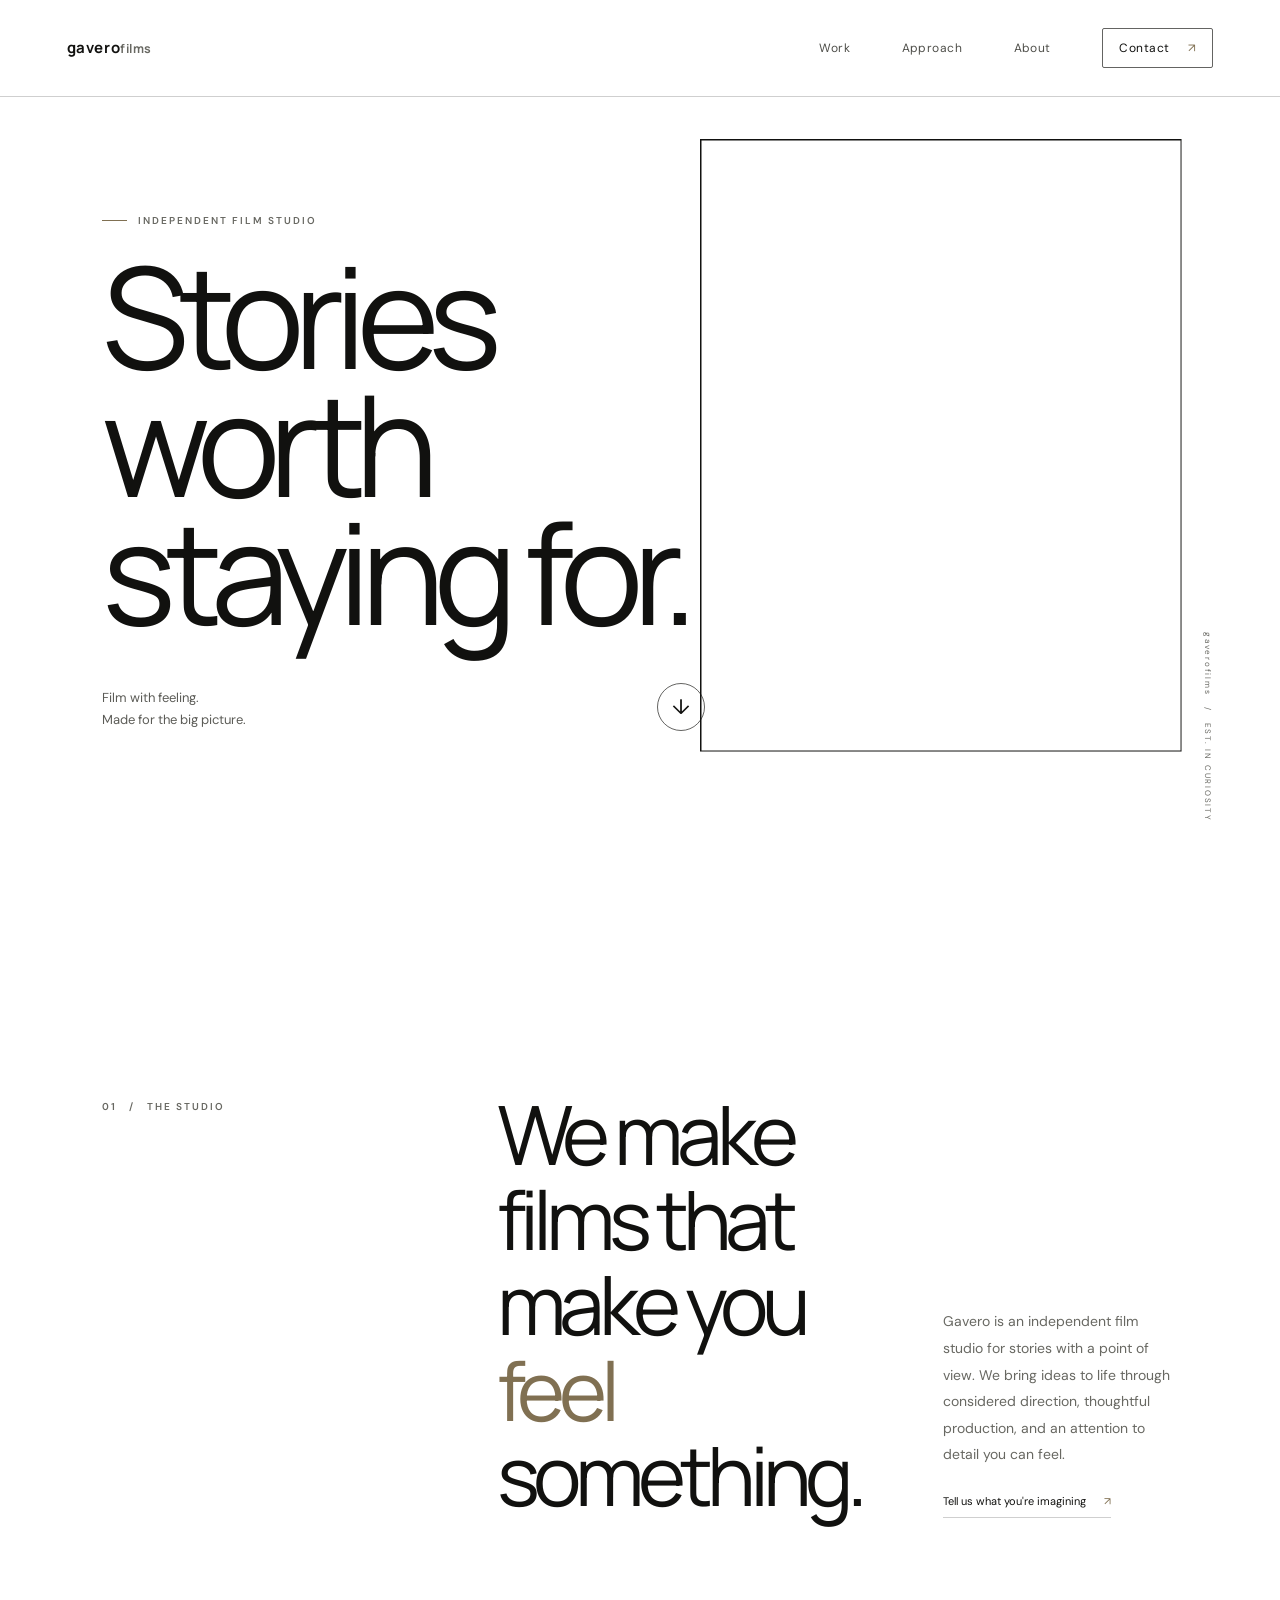
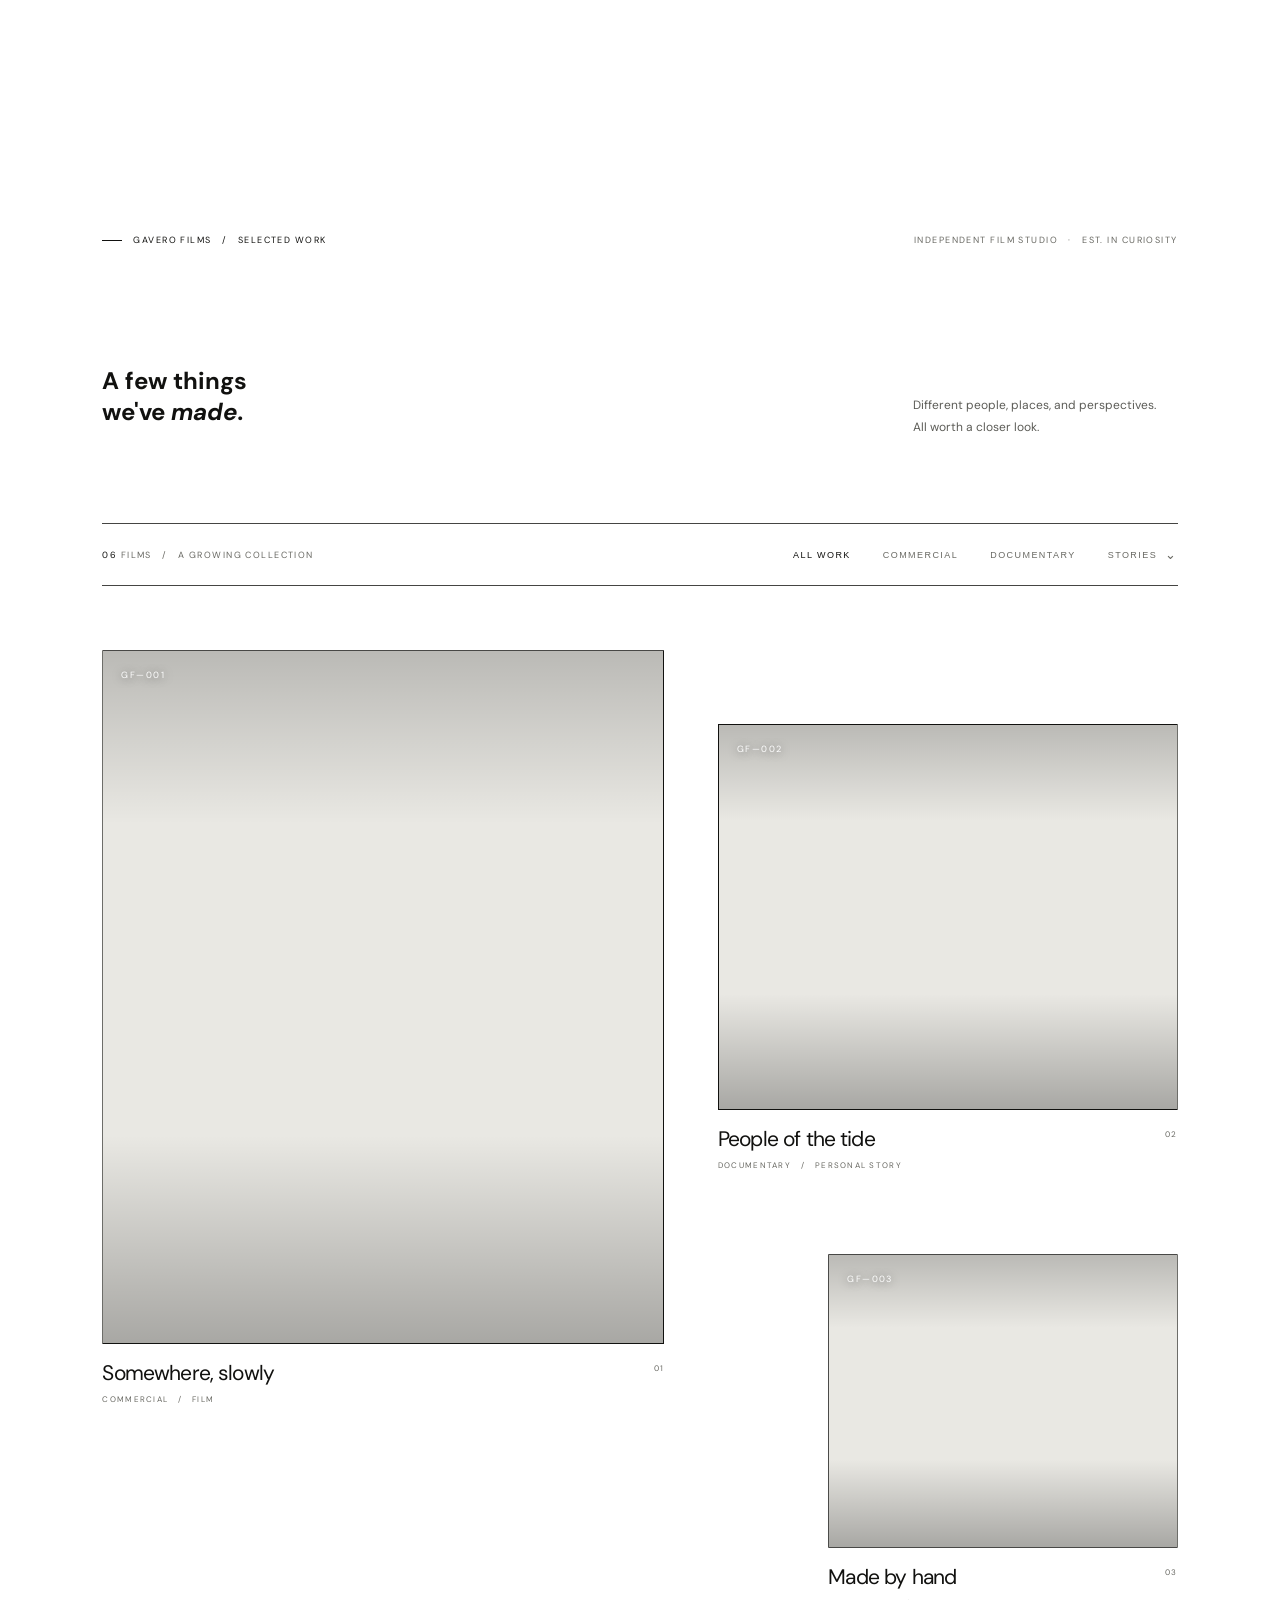
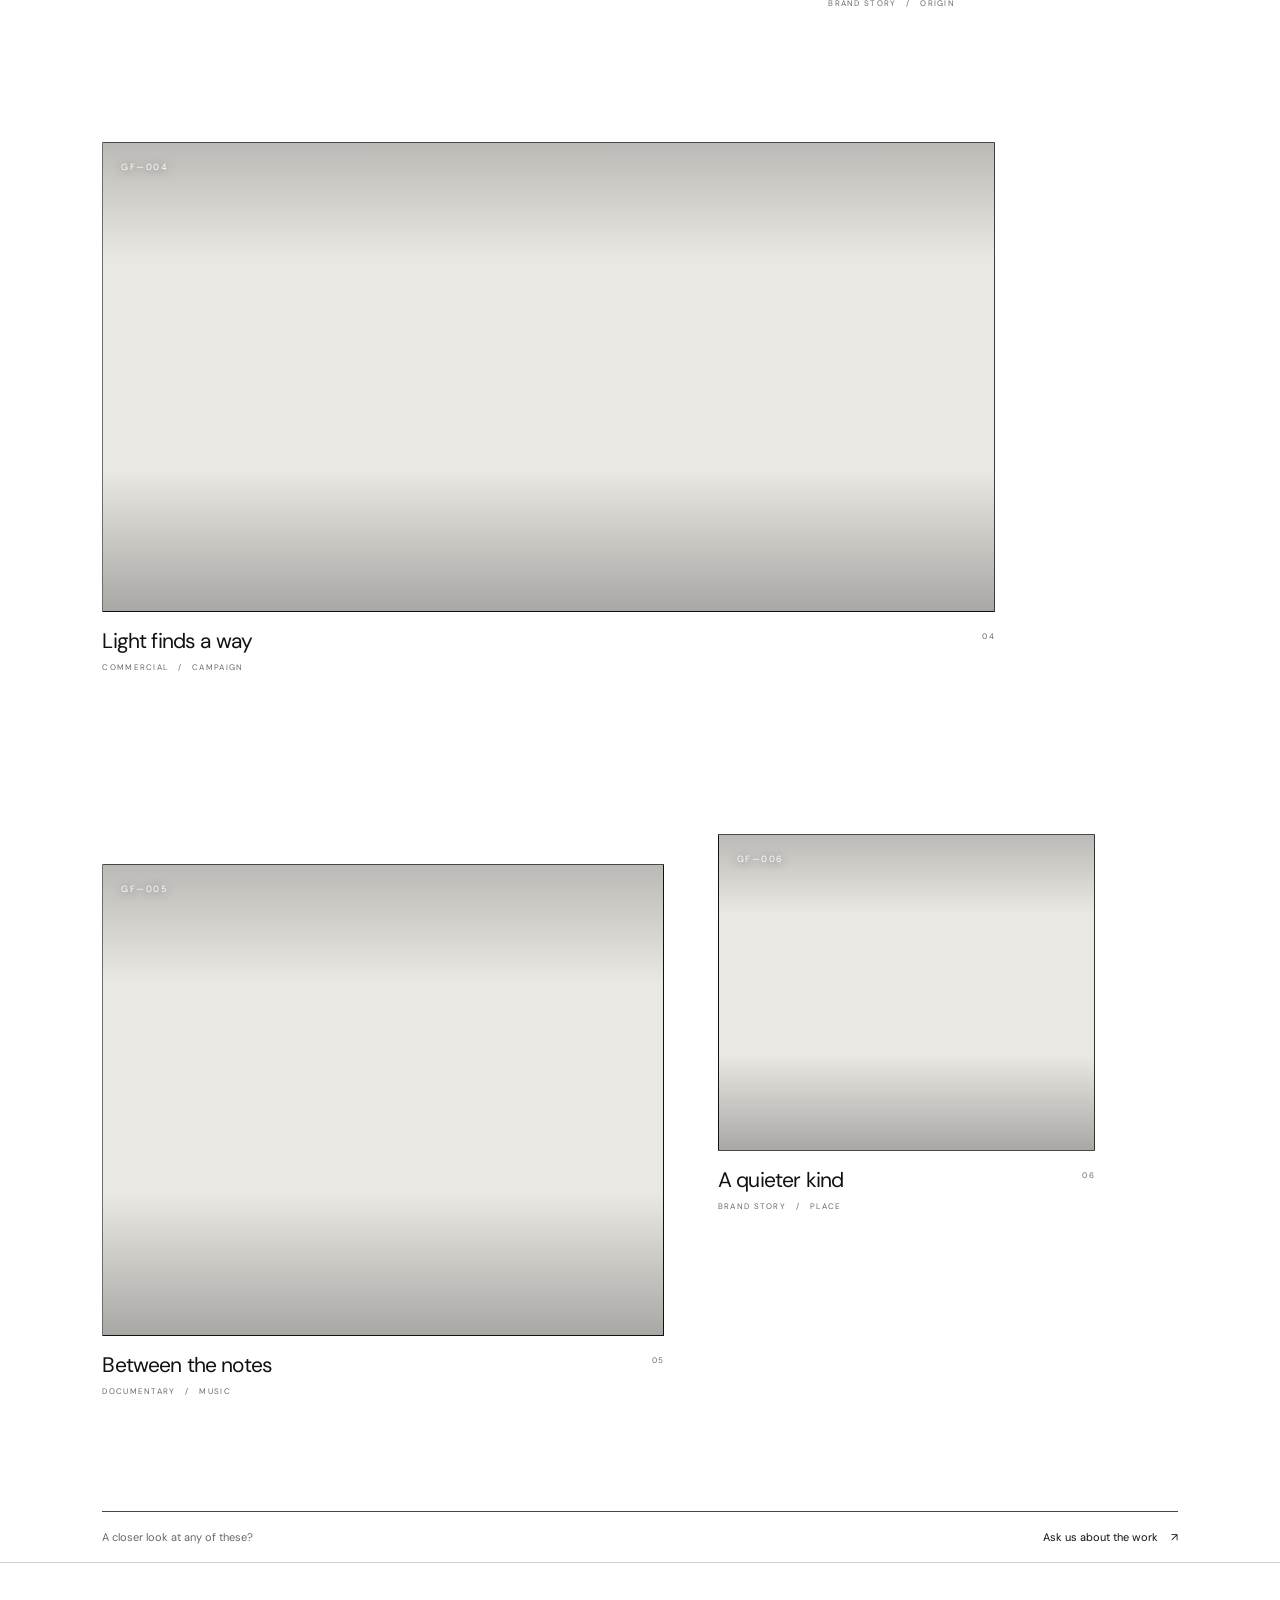
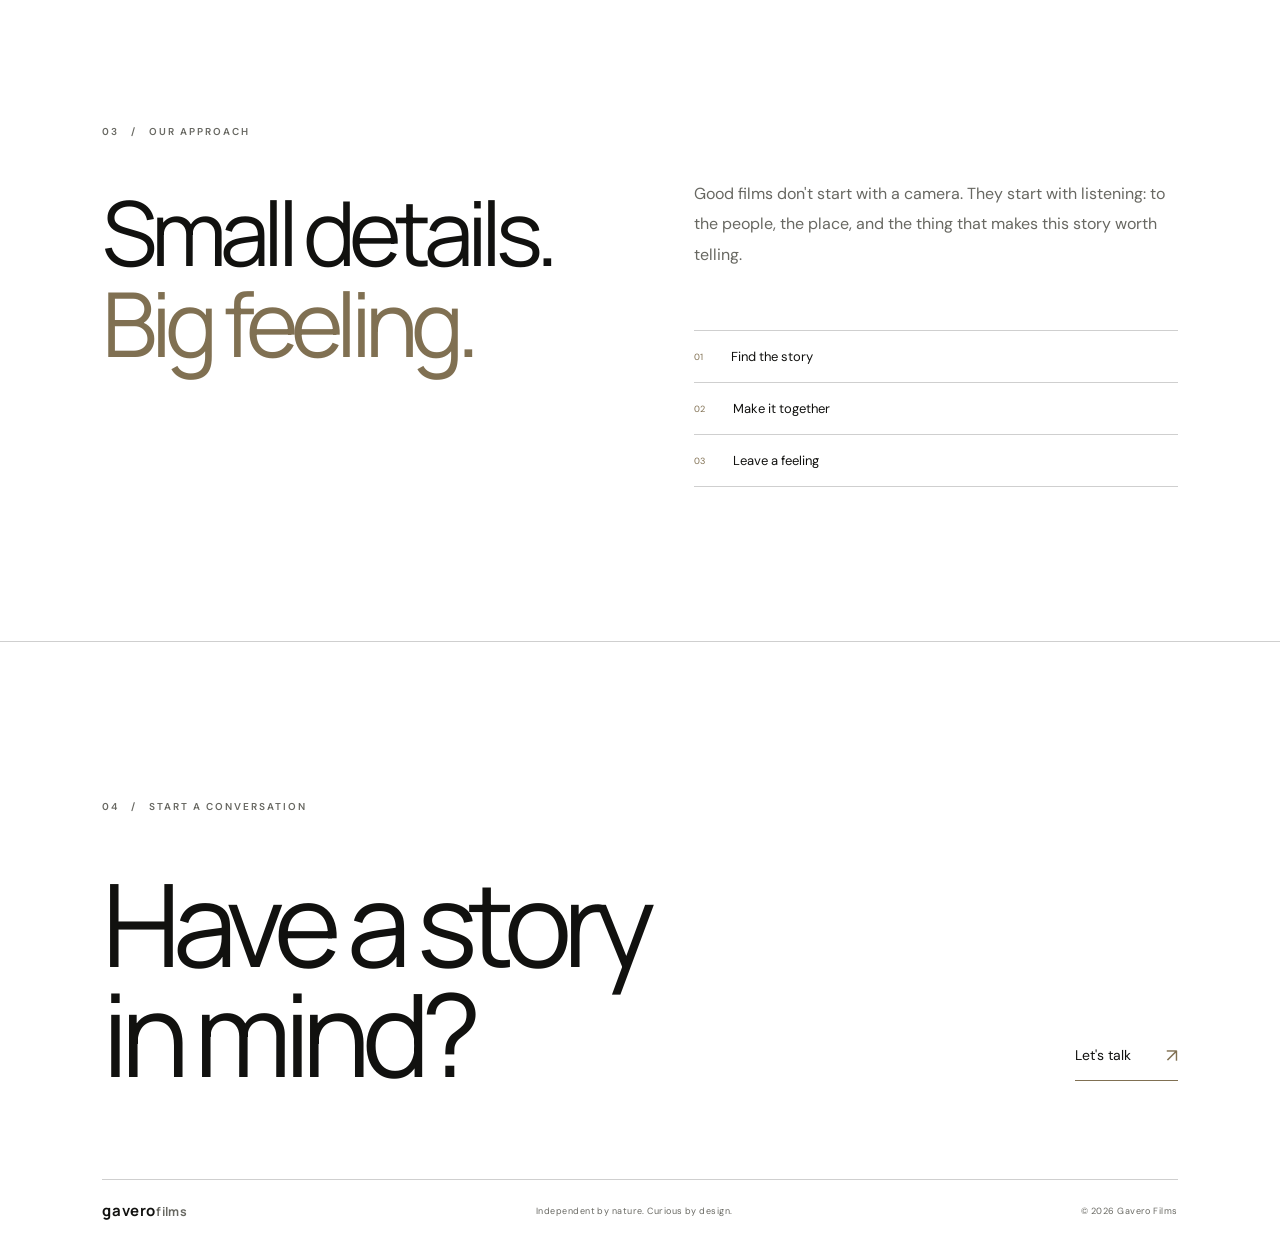
==== commit cae58552: "Remove temporary browser icon Co-authored-by: Copilot App <223556219+Copilot@users.noreply.github.co" ====
--- a/index.html
+++ b/index.html
@@ -7,6 +7,14 @@
       name="description"
       content="Gavero Films is an independent film studio creating considered visual stories for brands and culture."
     />
+    <link rel="canonical" href="https://gaverofilms.github.io/gaverofilms-site/" />
+    <meta property="og:type" content="website" />
+    <meta property="og:title" content="Gavero Films — Stories worth staying for" />
+    <meta
+      property="og:description"
+      content="Gavero Films is an independent film studio creating considered visual stories for brands and culture."
+    />
+    <meta property="og:url" content="https://gaverofilms.github.io/gaverofilms-site/" />
     <meta name="theme-color" content="#ffffff" />
     <title>Gavero Films — Stories worth staying for</title>
     <link rel="preconnect" href="https://fonts.googleapis.com" />
@@ -185,5 +193,21 @@
 
     <script src="script.js"></script>
     <script src="work.js"></script>
+    <script type="application/ld+json">
+      {
+        "@context": "https://schema.org",
+        "@type": "Organization",
+        "name": "Gavero Films",
+        "url": "https://gaverofilms.github.io/gaverofilms-site/",
+        "description": "Independent film studio creating considered visual stories for brands and culture.",
+        "sameAs": [
+          "https://www.instagram.com/gaverofilms/",
+          "https://vimeo.com/gaverofilms",
+          "https://www.youtube.com/@gaverofilms",
+          "https://www.tiktok.com/@gaverofilms",
+          "https://x.com/gaverofilms"
+        ]
+      }
+    </script>
   </body>
 </html>
